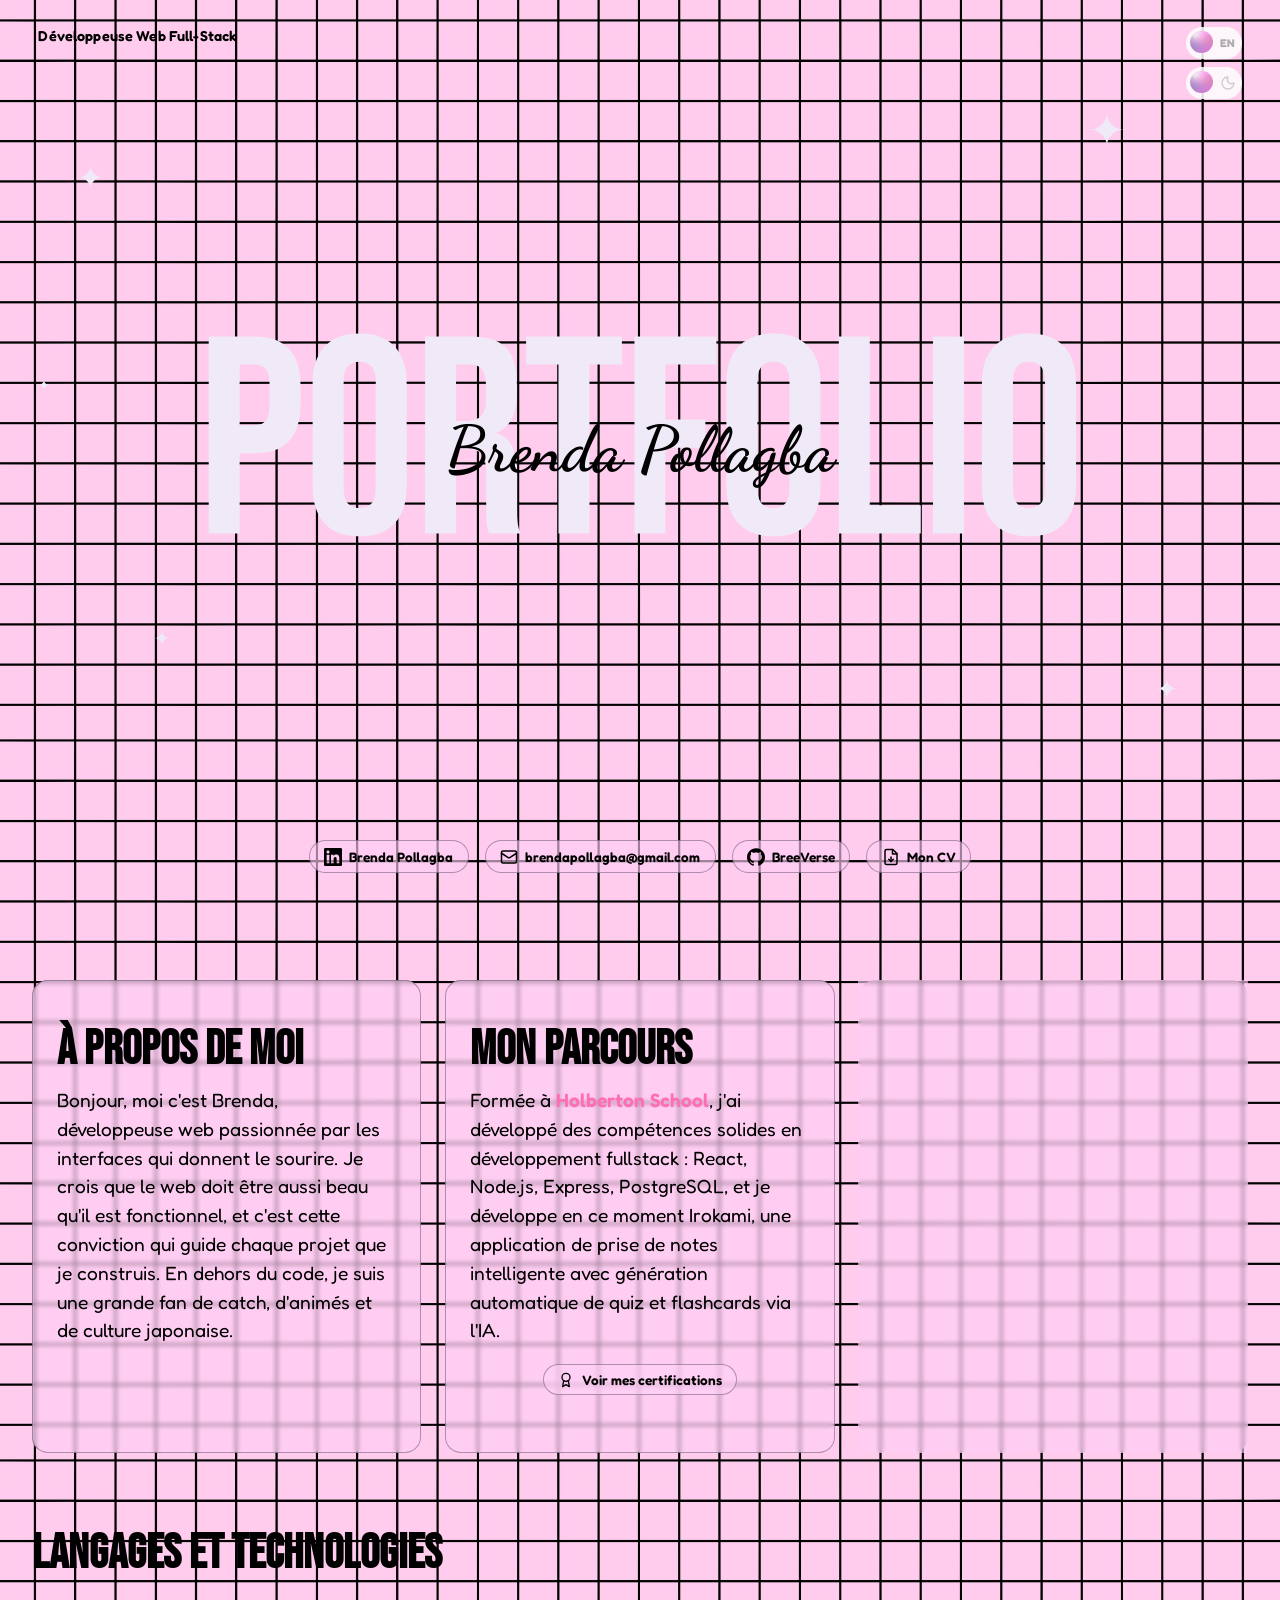
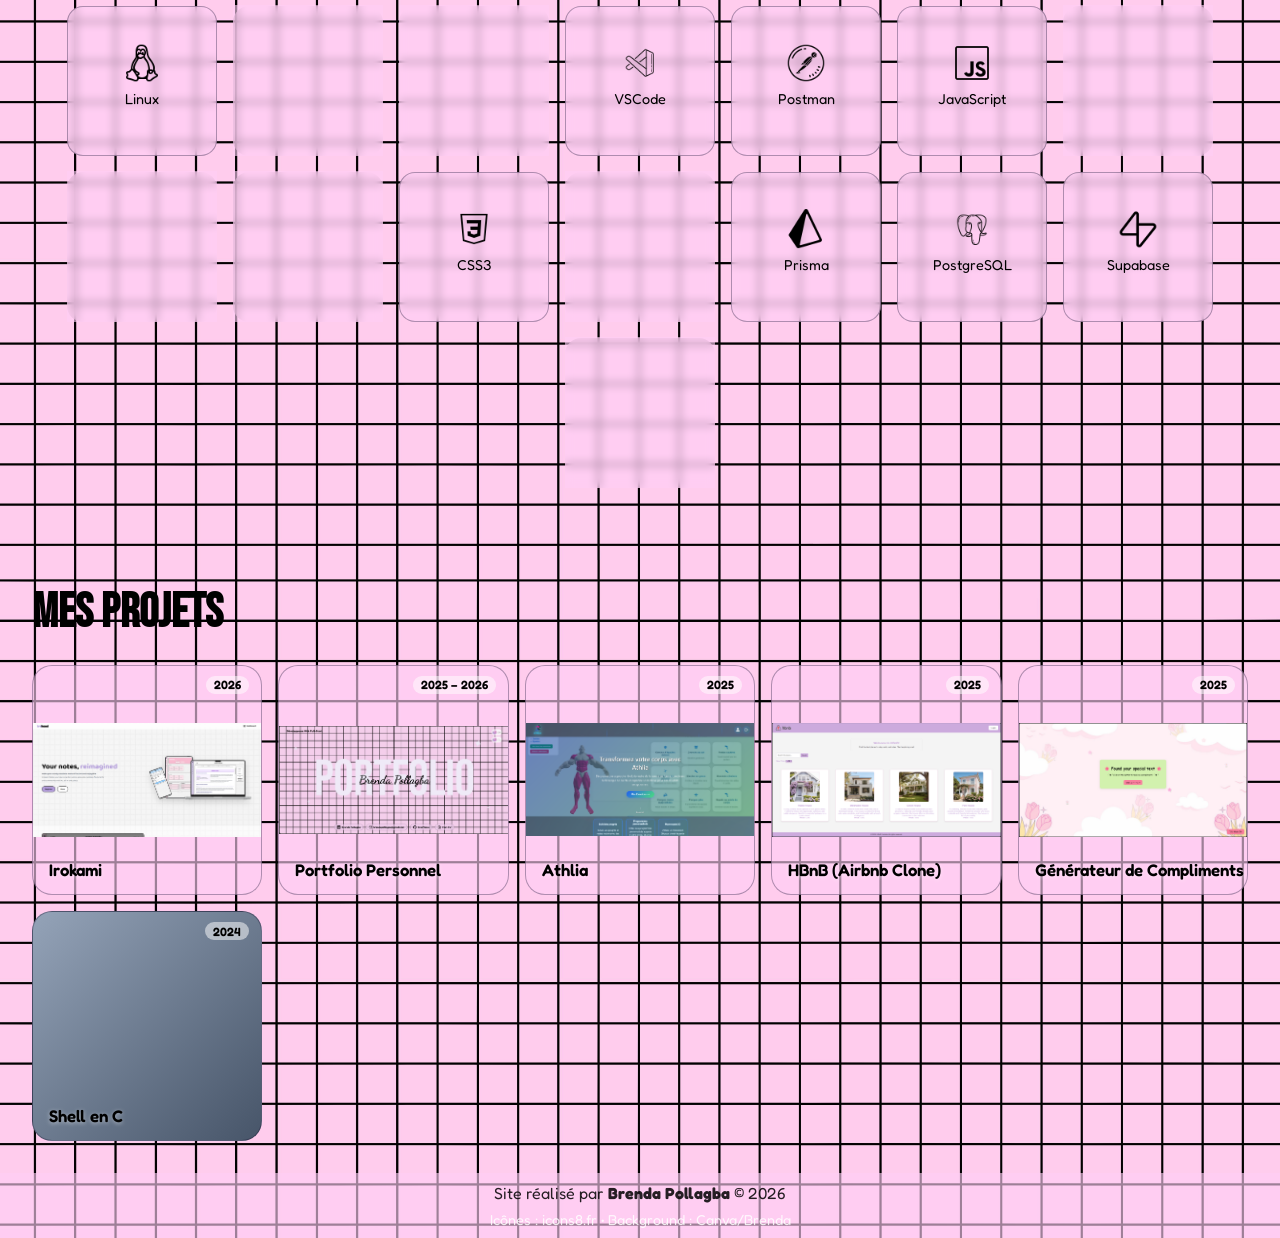
==== Pages/Home.html @ 71e85d86 "Add main stylesheet with layout, typography, and responsive design for the website" ====
<!doctype html>
<html lang="fr">
  <head>
    <meta charset="UTF-8" />
    <meta name="viewport" content="width=device-width, initial-scale=1.0" />
    <link
      rel="icon"
      type="image/x-icon"
      href="../Media/PageLayout/LogoBlanc.webp"
    />
    <title>Brenda - Développeuse Web Full-Stack | Portfolio</title>
    <meta
      name="description"
      content="Portfolio de Brenda, développeuse web full-stack formée à Holberton School. Spécialisée en JavaScript, Python, React, Django."
    />
    <meta
      name="keywords"
      content="développeuse web, full-stack, JavaScript, Python, React, Django, cybersécurité, portfolio, Holberton School"
    />
    <meta name="author" content="Brenda Pollagba" />

    <meta property="og:title" content="Brenda - Développeuse Web Full-Stack" />
    <meta
      property="og:description"
      content="Portfolio de Brenda, développeuse web junior full-stack"
    />
    <meta property="og:type" content="website" />
    <meta property="og:url" content="https://votre-domaine.com" />
    <meta
      property="og:image"
      content="https://votre-domaine.com/Media/PageLayout/LogoBlanc.webp"
    />
    <link rel="stylesheet" href="../Style/Style.css" />
  </head>

  <body>
    <div class="main-wrapper">
      <!-- CONTENU DE LA PAGE HOME -->
      <main>
        <section id="Welcome">
          <div class="hero-banner">
            <!-- Barre supérieure -->
            <div class="hero-top">
              <span class="hero-label" data-lang="hero-label"
                >Développeuse Web Full-Stack</span
              >
              <div class="switch-container">
                  <label
                    class="switch lang-switch"
                    aria-label="Changer la langue entre français et anglais"
                  >
                    <input type="checkbox" id="LanguageSwitch" />
                    <span class="slider">
                      <span class="lang-fr">FR</span>
                      <span class="lang-en">EN</span>
                    </span>
                  </label>
                  <label
                    class="switch theme-switch"
                    aria-label="Basculer entre thème clair et sombre"
                  >
                    <input type="checkbox" id="ThemeSwitch" />
                    <span class="slider">
                      <svg
                        class="sun-icon"
                        xmlns="http://www.w3.org/2000/svg"
                        width="16"
                        height="16"
                        viewBox="0 0 24 24"
                        fill="none"
                        stroke="currentColor"
                        stroke-width="2"
                        stroke-linecap="round"
                        stroke-linejoin="round"
                        aria-hidden="true"
                      >
                        <circle cx="12" cy="12" r="4" />
                        <path d="M12 2v2" />
                        <path d="M12 20v2" />
                        <path d="m4.93 4.93 1.41 1.41" />
                        <path d="m17.66 17.66 1.41 1.41" />
                        <path d="M2 12h2" />
                        <path d="M20 12h2" />
                        <path d="m6.34 17.66-1.41 1.41" />
                        <path d="m19.07 4.93-1.41 1.41" />
                      </svg>
                      <svg
                        class="moon-icon"
                        xmlns="http://www.w3.org/2000/svg"
                        width="16"
                        height="16"
                        viewBox="0 0 24 24"
                        fill="none"
                        stroke="currentColor"
                        stroke-width="2"
                        stroke-linecap="round"
                        stroke-linejoin="round"
                        aria-hidden="true"
                      >
                        <path
                          d="M20.985 12.486a9 9 0 1 1-9.473-9.472c.405-.022.617.46.402.803a6 6 0 0 0 8.268 8.268c.344-.215.825-.004.803.401"
                        />
                      </svg>
                    </span>
                  </label>
                </div>
            </div>

            <!-- Étoiles décoratives -->
            <span class="sparkle sparkle-1" aria-hidden="true">✦</span>
            <span class="sparkle sparkle-2" aria-hidden="true">✦</span>
            <span class="sparkle sparkle-3" aria-hidden="true">✦</span>
            <span class="sparkle sparkle-4" aria-hidden="true">✦</span>
            <span class="sparkle sparkle-5" aria-hidden="true">✦</span>

            <!-- Titre principal -->
            <div class="hero-center">
              <div class="hero-title-wrapper">
                <h1 class="hero-title">portfolio</h1>
                <div class="hero-name" aria-hidden="true">Brenda Pollagba</div>
              </div>
            </div>

            <!-- Barre sociale -->
            <div class="hero-bottom" role="list">
              <a
                href="https://www.linkedin.com/in/brenda-pollagba"
                target="_blank"
                rel="noopener noreferrer"
                class="hero-social"
                aria-label="LinkedIn de Brenda (s'ouvre dans un nouvel onglet)"
                role="listitem"
              >
                <svg
                  xmlns="http://www.w3.org/2000/svg"
                  width="18"
                  height="18"
                  viewBox="0 0 24 24"
                  fill="currentColor"
                  aria-hidden="true"
                >
                  <path
                    d="M20.447 20.452h-3.554v-5.569c0-1.328-.027-3.037-1.852-3.037-1.853 0-2.136 1.445-2.136 2.939v5.667H9.351V9h3.414v1.561h.046c.477-.9 1.637-1.85 3.37-1.85 3.601 0 4.267 2.37 4.267 5.455v6.286zM5.337 7.433c-1.144 0-2.063-.926-2.063-2.065 0-1.138.92-2.063 2.063-2.063 1.14 0 2.064.925 2.064 2.063 0 1.139-.925 2.065-2.064 2.065zm1.782 13.019H3.555V9h3.564v11.452zM22.225 0H1.771C.792 0 0 .774 0 1.729v20.542C0 23.227.792 24 1.771 24h20.451C23.2 24 24 23.227 24 22.271V1.729C24 .774 23.2 0 22.222 0h.003z"
                  />
                </svg>
                <span>Brenda Pollagba</span>
              </a>
              <a
                href="mailto:brendapollagba@gmail.com"
                class="hero-social"
                aria-label="Envoyer un email à Brenda"
                role="listitem"
              >
                <svg
                  xmlns="http://www.w3.org/2000/svg"
                  width="18"
                  height="18"
                  viewBox="0 0 24 24"
                  fill="none"
                  stroke="currentColor"
                  stroke-width="2"
                  stroke-linecap="round"
                  stroke-linejoin="round"
                  aria-hidden="true"
                >
                  <rect width="20" height="16" x="2" y="4" rx="2" />
                  <path d="m22 7-8.97 5.7a1.94 1.94 0 0 1-2.06 0L2 7" />
                </svg>
                <span>brendapollagba@gmail.com</span>
              </a>
              <a
                href="https://github.com/BreeVerse"
                target="_blank"
                rel="noopener noreferrer"
                class="hero-social"
                aria-label="GitHub de Brenda (s'ouvre dans un nouvel onglet)"
                role="listitem"
              >
                <svg
                  xmlns="http://www.w3.org/2000/svg"
                  width="18"
                  height="18"
                  viewBox="0 0 24 24"
                  fill="currentColor"
                  aria-hidden="true"
                >
                  <path
                    d="M12 .297c-6.63 0-12 5.373-12 12 0 5.303 3.438 9.8 8.205 11.385.6.113.82-.258.82-.577 0-.285-.01-1.04-.015-2.04-3.338.724-4.042-1.61-4.042-1.61C4.422 18.07 3.633 17.7 3.633 17.7c-1.087-.744.084-.729.084-.729 1.205.084 1.838 1.236 1.838 1.236 1.07 1.835 2.809 1.305 3.495.998.108-.776.417-1.305.76-1.605-2.665-.3-5.466-1.332-5.466-5.93 0-1.31.465-2.38 1.235-3.22-.135-.303-.54-1.523.105-3.176 0 0 1.005-.322 3.3 1.23.96-.267 1.98-.399 3-.405 1.02.006 2.04.138 3 .405 2.28-1.552 3.285-1.23 3.285-1.23.645 1.653.24 2.873.12 3.176.765.84 1.23 1.91 1.23 3.22 0 4.61-2.805 5.625-5.475 5.92.42.36.81 1.096.81 2.22 0 1.606-.015 2.896-.015 3.286 0 .315.21.69.825.57C20.565 22.092 24 17.592 24 12.297c0-6.627-5.373-12-12-12"
                  />
                </svg>
                <span>BreeVerse</span>
              </a>
              <a
                href="#"
                id="hero-cv-button"
                class="hero-social"
                aria-label="Télécharger le CV de Brenda"
                role="listitem"
              >
                <svg
                  xmlns="http://www.w3.org/2000/svg"
                  width="18"
                  height="18"
                  viewBox="0 0 24 24"
                  fill="none"
                  stroke="currentColor"
                  stroke-width="2"
                  stroke-linecap="round"
                  stroke-linejoin="round"
                  aria-hidden="true"
                >
                  <path
                    d="M14.5 2H6a2 2 0 0 0-2 2v16a2 2 0 0 0 2 2h12a2 2 0 0 0 2-2V7.5L14.5 2z"
                  />
                  <polyline points="14 2 14 8 20 8" />
                  <path d="M12 18v-6" />
                  <path d="m9 15 3 3 3-3" />
                </svg>
                <span data-lang="cv-download">Mon CV</span>
              </a>
            </div>
          </div>
        </section>
      </main>

      <div id="about-placeholder"></div>
      <div id="projects-placeholder"></div>
      <div id="footer-placeholder"></div>
    </div>

    <script type="module" src="../Script/Srcript.js"></script>
  </body>
</html>
---- Style/Style.css ----
@import url("https://fonts.googleapis.com/css2?family=Bebas+Neue&family=Dancing+Script:wght@700&family=Fredoka:wght@600;800&display=swap");

/* Reset et configuration de base */
* {
  margin: 0;
  padding: 0;
  box-sizing: border-box;
}

/* Classe pour masquer visuellement mais garder accessible aux lecteurs d'écran */
.sr-only {
  position: absolute;
  width: 1px;
  height: 1px;
  padding: 0;
  margin: -1px;
  overflow: hidden;
  clip: rect(0, 0, 0, 0);
  white-space: nowrap;
  border-width: 0;
}

/* Html principal */
html {
  min-height: 100%;
  overscroll-behavior-y: none;
  overscroll-behavior-x: none;
}

/* Body principal */
body {
  font-family: "Fredoka";
  background-color: #f1c4e2;
  background-image: url("../Media/PageLayout/BackgroundLight.jpeg");
  background-repeat: repeat;
  background-size: 100%;
  background-attachment: scroll;
  background-position: top left;
  min-height: 100vh;
  width: 100%;
  color: #000000;
  display: flex;
}

/* Typographie de base */
h1 {
  font-family: "Bebas Neue", sans-serif;
  color: #000000;
  font-size: 3rem;
  text-align: left;
  margin-bottom: 1rem;
}

h2 {
  font-family: "Bebas Neue", sans-serif;
  color: #000000;
  font-size: 3rem;
  margin-top: 1rem;
  margin-bottom: 0.5rem;
  text-align: left;
}

p {
  font-size: 1rem;
  text-align: left;
  margin-bottom: 0.5rem;
  line-height: 1.5;
}

/* Main content */
main {
  flex: 1;
  min-width: 0;
  min-height: calc(100vh - 120px);
}

#footer-placeholder {
  min-height: 60px;
}

/* Sections générales */
section {
  padding: 2rem 2rem;
  position: relative;
}

/* Canvas Lottie */
#dotlottie-canvas {
  position: fixed;
  bottom: 20px;
  right: 0;
  width: 300px;
  z-index: 1000;
}

/* Container switch langue */
.switch-container {
  display: flex;
  flex-direction: column;
  align-items: center;
  gap: 0.5rem;
}

/* Labels FR/EN dans le slider */
.lang-switch .slider .lang-fr,
.lang-switch .slider .lang-en {
  position: absolute;
  top: 50%;
  transform: translateY(-50%);
  font-size: 0.7rem;
  font-weight: 700;
  transition: opacity 0.4s ease;
  pointer-events: none;
  z-index: 0;
  color: #000000;
}

.lang-switch .slider .lang-fr {
  left: 0.6em;
  opacity: 1;
}

.lang-switch .slider .lang-en {
  right: 0.6em;
  opacity: 0.3;
}

/* Quand la langue anglaise est activée */
.lang-switch input:checked + .slider .lang-fr {
  opacity: 0.3;
}

.lang-switch input:checked + .slider .lang-en {
  opacity: 1;
}

/* Switch général */
.switch {
  font-size: 1rem;
  position: relative;
  display: inline-block;
  width: 3.5em;
  height: 2em;
  cursor: pointer;
}

.switch input {
  opacity: 0;
  width: 0;
  height: 0;
}

/* Slider switch en mode sombre */
.slider {
  position: absolute;
  cursor: pointer;
  top: 0;
  left: 0;
  right: 0;
  bottom: 0;
  background-color: #fdfefedc;
  transition: 0.4s;
  border-radius: 30px;
}

.slider:before {
  position: absolute;
  content: "";
  height: 1.4em;
  width: 1.4em;
  left: 0.3em;
  bottom: 0.35em;
  transition: 0.4s;
  border-radius: 50%;
  box-shadow:
    rgba(0, 0, 0, 0.17) 0px -10px 10px 0px inset,
    rgba(0, 0, 0, 0.09) 0px -1px 15px -8px;
  background-color: #ff99fd;
  background-image:
    radial-gradient(at 81% 39%, hsla(327, 79%, 79%, 1) 0px, transparent 50%),
    radial-gradient(at 11% 72%, hsla(264, 64%, 79%, 1) 0px, transparent 50%),
    radial-gradient(at 23% 20%, rgb(247, 248, 243) 0px, transparent 50%);
  z-index: 1;
}

#LanguageSwitch:checked + .slider:before {
  transform: translateX(1.5em);
}

#ThemeSwitch:checked + .slider::before {
  transform: translateX(1.5em);
}

/* Icônes soleil et lune à l'intérieur du slider */
.theme-switch .slider .sun-icon,
.theme-switch .slider .moon-icon {
  position: absolute;
  top: 50%;
  transform: translateY(-50%);
  transition: opacity 0.4s ease;
  pointer-events: none;
  z-index: 0;
}

.theme-switch .slider .sun-icon {
  left: 0.35em;
  opacity: 1;
}

.theme-switch .slider .moon-icon {
  right: 0.35em;
  opacity: 0.3;
}

/* Couleurs des icônes en mode lumineux (plus foncé pour visibilité) */
.theme-switch .slider .sun-icon {
  stroke: #000000;
}

.theme-switch .slider .moon-icon {
  stroke: #666666;
}

/* Quand le thème sombre est activé */
.theme-switch input:checked + .slider .sun-icon {
  opacity: 0.3;
}

.theme-switch input:checked + .slider .moon-icon {
  opacity: 1;
}

/* =================== HERO HOME =================== */

#Welcome {
  padding: 0;
  backdrop-filter: none;
  display: flex;
  height: 100vh;
  width: 100%;
}

.hero-banner {
  flex: 1;
  display: flex;
  flex-direction: column;
  justify-content: space-between;
  padding: clamp(1rem, 3vh, 2rem) clamp(1rem, 3vw, 2.5rem);
  position: relative;
  overflow: hidden;
  height: 100%;
}

/* Barre supérieure */
.hero-top {
  display: flex;
  justify-content: space-between;
  z-index: 2;
}

.hero-label {
  font-family: "Fredoka", sans-serif;
  font-size: 0.9rem;
  font-weight: 600;
  color: #000000;
  letter-spacing: 0.01em;
}

/* Titre central superposé */
.hero-center {
  position: absolute;
  top: 50%;
  left: 0;
  right: 0;
  transform: translateY(-50%);
  display: flex;
  justify-content: center;
  align-items: center;
  pointer-events: none;
}

.hero-title-wrapper {
  position: relative;
  display: flex;
  flex-direction: column;
  align-items: center;
  width: 100%;
}

.hero-title {
  font-family: "Bebas Neue", sans-serif;
  font-size: clamp(5rem, 22vw, 24rem);
  font-weight: 400;
  color: #f0eaf8;
  line-height: 0.82;
  letter-spacing: -0.01em;
  text-align: center;
  text-decoration: none;
  backdrop-filter: none;
  margin: 0;
  padding: 0;
  width: 100%;
  user-select: none;
}

.hero-name {
  font-family: "Dancing Script", cursive;
  font-size: clamp(1.5rem, 5vw, 5rem);
  font-weight: 700;
  color: #000000;
  text-align: center;
  position: absolute;
  top: 50%;
  left: 50%;
  transform: translate(-50%, -50%);
  white-space: nowrap;
  pointer-events: auto;
}

/* Étoiles décoratives */
.sparkle {
  position: absolute;
  color: #f0eaf8;
  pointer-events: none;
  user-select: none;
  line-height: 1;
}

@keyframes sparkle-twinkle {
  0%,
  100% {
    opacity: 0.6;
    transform: scale(1) rotate(0deg);
  }
  50% {
    opacity: 1;
    transform: scale(1.2) rotate(20deg);
  }
}

.sparkle-1 {
  top: 18%;
  left: 6%;
  font-size: 2rem;
  animation: sparkle-twinkle 3.2s ease-in-out infinite 0s;
}
.sparkle-2 {
  top: 12%;
  right: 12%;
  font-size: 2.8rem;
  animation: sparkle-twinkle 3.2s ease-in-out infinite 0.7s;
}
.sparkle-3 {
  bottom: 28%;
  left: 12%;
  font-size: 1.2rem;
  animation: sparkle-twinkle 3.2s ease-in-out infinite 1.4s;
}
.sparkle-4 {
  bottom: 22%;
  right: 8%;
  font-size: 1.6rem;
  animation: sparkle-twinkle 3.2s ease-in-out infinite 2.1s;
}
.sparkle-5 {
  top: 42%;
  left: 3%;
  font-size: 0.9rem;
  animation: sparkle-twinkle 3.2s ease-in-out infinite 2.8s;
}

/* Barre sociale */
.hero-bottom {
  display: flex;
  justify-content: center;
  gap: 1rem;
  flex-wrap: wrap;
  position: relative;
  z-index: 2;
}

.hero-social {
  display: flex;
  align-items: center;
  gap: 0.45rem;
  text-decoration: none;
  color: #000000;
  font-family: "Fredoka", sans-serif;
  font-size: 0.85rem;
  font-weight: 600;
  padding: 0.4rem 0.9rem;
  border-radius: 999px;
  border: 1.5px solid rgba(26, 19, 51, 0.35);
  background: #ffcff59d;
  transition:
    background 0.25s ease,
    transform 0.25s ease;
  white-space: nowrap;
}

.hero-social:hover {
  background: rgba(255, 255, 255, 0.4);
  transform: translateY(-3px);
}

/* =================== ABOUT SECTION =================== */

#about {
  display: grid;
  grid-template-columns: repeat(3, 1fr);
  gap: 1.5rem;
  padding-top: 5rem;
}

p.about-text {
  font-size: 1.2rem;
  text-align: left;
  margin-bottom: 0.2rem;
}

#about .Languages {
  grid-column: 1 / -1;
}

.about-card {
  padding: 1.5rem;
  border-radius: 16px;
  background: #ffcff59d;
  backdrop-filter: blur(2px);
  border: 1.5px solid rgba(26, 19, 51, 0.35);
  opacity: 0;
  transform: translateY(100px);
  display: flex;
  flex-direction: column;
  align-items: flex-start;
}

.about-card.visible {
  opacity: 1;
  transform: translateY(0);
  transition:
    opacity 0.5s ease,
    transform 0.5s ease;
}

/* Lien Holberton intégré dans le texte */
.holberton-link {
  color: #ff6eb4;
  text-decoration: none;
  font-weight: 600;
  transition: all 0.3s ease;
  position: relative;
}

.holberton-link:hover {
  color: #ffffff;
  border-bottom: 1px solid #ffffff;
}

.Languages {
  padding-top: 2rem;
  opacity: 0;
  transform: translateY(100px);
}

.Languages.visible {
  opacity: 1;
  transform: translateY(0);
  transition:
    opacity 0.5s ease,
    transform 0.5s ease;
}

/* Certifications bouton */
.certif-btn {
  margin-top: 1rem;
  cursor: pointer;
  font-family: "Fredoka", sans-serif;
  align-self: center;
}

/* Encadré disponibilité recruteurs */
.availability-banner {
  display: flex;
  flex-direction: column;
  gap: 0.5rem;
  margin-top: 1rem;
  padding: 0.9rem 1.1rem;
  border-left: 4px solid #ff6eb4;
  border-radius: 0 10px 10px 0;
  background: rgba(255, 110, 180, 0.1);
  font-family: "Fredoka", sans-serif;
}

.availability-item {
  display: flex;
  align-items: center;
  gap: 0.5rem;
  font-size: 0.95rem;
  font-weight: 500;
  color: #1a1333;
}

.availability-item svg {
  flex-shrink: 0;
  width: 18px;
  height: 18px;
}

/* Certifications modale */
.certif-modal-box {
  width: min(700px, 95vw);
  max-height: 92vh;
  padding: 2rem;
  display: flex;
  flex-direction: column;
  gap: 1.5rem;
  overflow: hidden;
}

.certif-modal-title {
  text-align: center;
  margin: 0;
}

.certif-carousel {
  position: relative;
  display: flex;
  flex-direction: column;
  align-items: center;
  gap: 1rem;
  width: 100%;
  min-height: 0;
}

.certif-carousel-wrapper {
  position: relative;
  overflow: hidden;
  width: 100%;
  min-height: 0;
}

.certif-carousel .carousel-btn {
  position: absolute;
  top: 50%;
  transform: translateY(-50%);
  z-index: 2;
}

.certif-carousel .certif-prev {
  left: 4px;
}

.certif-carousel .certif-next {
  right: 4px;
}

.certif-carousel-track {
  display: flex;
  width: 100%;
  transition: transform 0.35s ease;
}

.certif-slide {
  min-width: 100%;
  display: flex;
  flex-direction: column;
  align-items: center;
  gap: 0.75rem;
}

.certif-slide img {
  width: 100%;
  max-height: min(52vh, 400px);
  object-fit: contain;
  border-radius: 12px;
  cursor: pointer;
}

.certif-slide p {
  font-family: "Fredoka", sans-serif;
  font-size: 1rem;
  font-weight: 600;
  color: #000;
  margin: 0;
}

.certif-dots {
  display: flex;
  justify-content: center;
  gap: 6px;
  min-height: 10px;
  padding-bottom: 0.4rem;
}

/* Technologies container */
.technologies {
  display: flex;
  flex-wrap: wrap;
  gap: 1rem;
  justify-content: center;
  padding: 1rem 0;
  max-width: 100%;
}

p.tech-label {
  color: #000000;
  font-size: 0.9rem;
  text-align: center;
}

/* Cards technologies */
.tech-card {
  width: 150px;
  height: 150px;
  min-width: 90px;
  margin: 0;
  display: flex;
  flex-direction: column;
  align-items: center;
  justify-content: center;
  border-radius: 16px;
  background: #ffcff59d;
  backdrop-filter: blur(4px);
  border: 1.5px solid rgba(26, 19, 51, 0.35);
  padding: 0.5rem;
  opacity: 0;
  transform: translateY(100px);
}

.tech-card.visible {
  opacity: 1;
  transform: translateY(0);
  transition:
    opacity 0.5s ease,
    transform 0.5s ease;
}

.tech-card:hover {
  transform: translateY(-5px);
  box-shadow: 0 5px 20px rgba(255, 207, 245, 0.3);
}

.tech-card img {
  width: clamp(25px, 8vw, 40px);
  height: clamp(25px, 8vw, 40px);
  object-fit: contain;
  margin-bottom: 0.3rem;
}

/* =================== PROJETS GRILLE =================== */

#projects {
  padding: 2rem;
}

#projects h2:not(.modal-title) {
  opacity: 0;
  transform: translateY(100px);
}

#projects h2.visible {
  opacity: 1;
  transform: translateY(0);
  transition:
    opacity 0.5s ease,
    transform 0.5s ease;
}

.projects-grid {
  display: grid;
  grid-template-columns: repeat(5, 1fr);
  gap: 1rem;
  margin-top: 1.5rem;
}

.project-square {
  max-width: 400px;
  position: relative;
  aspect-ratio: 1 / 1;
  border-radius: 20px;
  overflow: hidden;
  cursor: pointer;
  opacity: 0;
  transform: translateY(100px);
  transition: box-shadow 0.3s ease;
  border: 1.5px solid rgba(26, 19, 51, 0.35);
}

.project-square.visible {
  opacity: 1;
  transform: translateY(0);
  transition:
    opacity 0.5s ease,
    transform 0.5s ease,
    box-shadow 0.3s ease;
}

.project-square:hover,
.project-square:focus {
  transform: scale(1.04);
  box-shadow: 0 12px 40px rgba(255, 110, 180, 0.4);
  outline: none;
}

.project-square-label {
  position: absolute;
  bottom: 14px;
  left: 16px;
  font-family: "Fredoka", sans-serif;
  font-size: 1.05rem;
  font-weight: 600;
  color: #000;
  text-shadow: 0 1px 4px rgba(255, 255, 255, 0.5);
  z-index: 1;
  pointer-events: none;
}

.project-square-year {
  position: absolute;
  top: 10px;
  right: 12px;
  font-family: "Fredoka", sans-serif;
  font-size: 0.75rem;
  font-weight: 600;
  color: #000;
  background: rgba(255, 255, 255, 0.5);
  padding: 0.1rem 0.5rem;
  border-radius: 999px;
  z-index: 1;
  pointer-events: none;
}

.project-square-hover {
  position: absolute;
  inset: 0;
  background: rgba(0, 0, 0, 0.45);
  display: flex;
  align-items: center;
  justify-content: center;
  opacity: 0;
  transition: opacity 0.25s ease;
}

.project-square:hover .project-square-hover,
.project-square:focus .project-square-hover {
  opacity: 1;
}

.project-square-hover span {
  font-family: "Fredoka", sans-serif;
  font-size: 1.4rem;
  font-weight: 700;
  color: #fff;
  text-shadow:
    0 0 10px #ffcff5,
    0 0 25px #ff99fd;
}

/* =================== MODALE =================== */
.modal-overlay {
  position: fixed;
  top: 0;
  left: 0;
  width: 100vw;
  height: 100vh;
  background: rgba(0, 0, 0, 0.6);
  backdrop-filter: blur(4px);
  display: flex;
  align-items: center;
  justify-content: center;
  z-index: 9999;
  padding: 1rem;
  box-sizing: border-box;
  isolation: isolate;
}

.modal-overlay.hidden-modal {
  display: none;
}

.modal-box {
  background: #ffcff5;
  border-radius: 20px;
  width: min(920px, 95vw);
  min-height: 300px;
  max-height: 88vh;
  overflow: hidden;
  position: relative;
  z-index: 1;
  display: flex;
  flex-direction: column;
  box-shadow: 0 20px 60px rgba(0, 0, 0, 0.35);
  opacity: 1;
}

@keyframes modal-in {
  from {
    opacity: 0;
    transform: scale(0.95);
  }
  to {
    opacity: 1;
    transform: scale(1);
  }
}

.modal-close {
  position: absolute;
  top: 12px;
  right: 14px;
  background: none;
  border: none;
  font-size: 1.3rem;
  cursor: pointer;
  color: #666;
  z-index: 10;
  padding: 4px 8px;
  border-radius: 6px;
  transition: background 0.2s;
}

.modal-close:hover {
  background: rgba(0, 0, 0, 0.08);
}

.modal-body {
  display: flex;
  height: 100%;
  overflow: hidden;
}

/* Côté gauche : carousel */
.modal-carousel {
  position: relative;
  flex: 0 0 55%;
  overflow: hidden;
  background: #ffcff5;
  display: flex;
  align-items: stretch;
}

.modal-carousel-track {
  display: flex;
  width: 100%;
  transition: transform 0.35s ease;
}

.modal-carousel-slide {
  min-width: 100%;
  display: flex;
  align-items: center;
  justify-content: center;
}

.modal-carousel-slide img {
  width: 100%;
  height: 100%;
  object-fit: contain;
  display: block;
}
.modal-carousel-placeholder {
  width: 100%;
  min-height: 320px;
  display: flex;
  align-items: center;
  justify-content: center;
  font-family: "Fredoka", sans-serif;
  font-size: 1.4rem;
  color: rgba(255, 255, 255, 0.3);
}

.carousel-btn {
  position: absolute;
  top: 50%;
  transform: translateY(-50%);
  border: none;
  border-radius: 50%;
  width: 38px;
  height: 38px;
  font-size: 1.5rem;
  cursor: pointer;
  display: flex;
  align-items: center;
  justify-content: center;
  color: #000000;
  z-index: 2;
  background: none;
}

.carousel-btn:hover {
  background: rgba(255, 255, 255, 0.4);
}

.modal-prev {
  left: 10px;
}
.modal-next {
  right: 10px;
}

.modal-carousel-dots {
  position: absolute;
  bottom: 10px;
  left: 50%;
  transform: translateX(-50%);
  display: flex;
  gap: 6px;
  z-index: 2;
}

.modal-dot {
  width: 8px;
  height: 8px;
  border-radius: 50%;
  background: rgba(255, 255, 255, 0.35);
  cursor: pointer;
  transition: background 0.2s;
}

.modal-dot.active {
  background: #000000;
}

/* Côté droit : infos */
.modal-info {
  flex: 1;
  padding: 2rem 1.8rem 1.8rem;
  display: flex;
  flex-direction: column;
  gap: 1rem;
  overflow-y: auto;
}

.modal-title {
  font-family: "Bebas Neue", sans-serif;
  font-size: 2rem;
  margin: 0;
  color: #000000;
  padding-right: 2rem;
}

.modal-tags {
  display: flex;
  flex-wrap: wrap;
  gap: 0.4rem;
}

.modal-tag {
  font-family: "Fredoka", sans-serif;
  font-size: 0.78rem;
  font-weight: 600;
  padding: 0.2rem 0.7rem;
  border-radius: 999px;
  border: 1px solid rgba(0, 0, 0, 0.671);
  background: rgba(0, 0, 0, 0.075);
  color: #000000;
}

.modal-desc {
  font-family: "Fredoka", sans-serif;
  font-size: 1rem;
  line-height: 1.6;
  color: #000000;
  flex: 1;
}

.modal-actions {
  display: flex;
  gap: 0.5rem;
  flex-wrap: wrap;
  margin-top: auto;
}

.modal-github,
.modal-deploy {
  align-self: flex-start;
  border: 1px solid rgba(0, 0, 0, 0.671);
  background: rgba(0, 0, 0, 0.075);
}

.modal-github img {
  width: 20px;
  height: 20px;
}

/* Footer */
footer {
  padding: 0.5rem 1rem;
  text-align: center;
  font-size: 0.8rem;
  background: #ffcff59d;
}

/* Footer credits */
.footer-credits {
  display: flex;
  flex-direction: column;
  align-items: center;
  gap: 0.2rem;
  max-width: 1200px;
  margin: 0 auto;
}

footer p {
  margin: 0;
  color: #000;
  opacity: 0.85;
}

.footer-text {
  font-size: 0.9rem;
  color: #ffffff;
}

/* =================== Dark Theme =================== */

/* Body principal en mode sombre */
body.dark-theme {
  background-image: url("../Media/PageLayout/BackgroundDark.jpeg");
  color: #ffcff5;
}

body.dark-theme h1,
body.dark-theme h2,
body.dark-theme p {
  color: #ffcff5;
}

/* Labels langue en mode sombre */
body.dark-theme .lang-switch .slider .lang-fr,
body.dark-theme .lang-switch .slider .lang-en {
  color: #ffcff5;
}

/* États checked des switches en mode sombre */
body.dark-theme .lang-switch .slider {
  background-color: #000;
}

body.dark-theme #LanguageSwitch:checked + .slider {
  background-color: #000;
}

body.dark-theme #ThemeSwitch:checked + .slider {
  background-color: #000;
}

/* Icônes soleil/lune en mode sombre avec couleurs roses */
body.dark-theme .theme-switch .slider .sun-icon {
  opacity: 0.3;
  stroke: #ffcff5;
}

body.dark-theme .theme-switch .slider .moon-icon {
  opacity: 1;
  stroke: #ffcff5;
}

body.dark-theme footer {
  background: rgba(0, 0, 0, 0.075);
}

body.dark-theme .footer-text {
  color: #ffffff;
}

/* =================== HERO HOME =================== */

/* Dark theme overrides */
body.dark-theme .hero-label {
  color: #e8dff8;
}

body.dark-theme .hero-name {
  color: #f0eaf8;
}

body.dark-theme .hero-social {
  color: #ffcff5;
  border-color: rgba(240, 234, 248, 0.4);
  background: rgba(0, 0, 0, 0.3);
}

body.dark-theme .hero-social:hover {
  background: #ffcff550;
}

/* =================== ABOUT SECTION =================== */

body.dark-theme .about-card {
  border-color: rgba(243, 240, 247, 0.4);
  background: rgba(0, 0, 0, 0.35);
  backdrop-filter: blur(4px);
}

body.dark-theme .certif-btn {
  border-color: rgba(240, 234, 248, 0.8);
}

body.dark-theme .availability-banner {
  background: #ffcff536;
  border-left-color: #ffcff5;
}

body.dark-theme .availability-item,
body.dark-theme .certif-slide p {
  color: #ffcff5;
}

body.dark-theme .tech-card {
  border-color: rgba(243, 240, 247, 0.4);
  background: rgba(0, 0, 0, 0.075);
}

body.dark-theme .project-square {
  border-color: rgba(243, 240, 247, 0.4);
}

body.dark-theme .project-square-label {
  color: #ffcff5;
  text-shadow: 0 1px 4px rgba(0, 0, 0, 0.5);
}

body.dark-theme .project-square-year {
  color: #ffcff5;
  background: rgba(0, 0, 0, 0.4);
}

body.dark-theme .modal-box {
  background: #000000;
  border: 1.5px solid rgba(255, 207, 245, 0.2);
}

body.dark-theme .modal-carousel {
  background: #000000;
}

body.dark-theme .carousel-btn {
  color: #ffcff5;
}

body.dark-theme .modal-dot {
  background: rgba(255, 255, 255, 0.4);
}

body.dark-theme .modal-dot.active {
  background: #ffcff5;
}

body.dark-theme .modal-close {
  color: #ffcff5;
}

body.dark-theme .modal-title {
  color: #ffcff5;
}

body.dark-theme .modal-github,
body.dark-theme .modal-deploy {
  background: rgba(255, 207, 245, 0.2);
}

body.dark-theme .modal-tag {
  background: rgba(255, 207, 245, 0.2);
  color: #ffcff5;
}

/* =================== RESPONSIVE =================== */

/* <= 1200px */
@media (max-width: 1200px) {
  .technologies {
    gap: 0.8rem;
  }

  footer {
    padding: 0.5rem 1rem;
  }

  .footer-credits {
    gap: 0.3rem;
  }
}

/* <= 992px */
@media (max-width: 992px) {
  /* Titres: même échelle responsive sur tous les h2 */
  h2 {
    font-size: 2.5rem;
  }

  /* Cards visuellement carrées: comportement aligné */
  .tech-card,
  .project-square {
    border-radius: 16px;
  }

  .technologies {
    gap: 0.6rem;
  }

  .tech-card {
    width: 100px;
    height: 100px;
  }

  .tech-card img {
    width: 35px;
    height: 35px;
  }

  #about {
    grid-template-columns: 1fr;
  }

  footer {
    padding: 0.8rem 1rem;
    font-size: 0.75rem;
  }

  .footer-text {
    font-size: 0.85rem;
  }
}

/* <= 768px */
@media (max-width: 768px) {
  h2 {
    font-size: 2.2rem;
  }

  .technologies {
    gap: 0.5rem;
    padding: 1rem 0;
  }

  .tech-card {
    width: 90px;
    height: 90px;
  }

  .tech-card img {
    width: 30px;
    height: 30px;
  }

  footer {
    padding: 1rem 0.8rem;
    font-size: 0.7rem;
    margin-top: 1.5rem;
  }

  .footer-credits {
    gap: 0.4rem;
  }

  footer p {
    line-height: 1.4;
  }

  .footer-text {
    font-size: 0.8rem;
    text-align: center;
  }
}

/* <= 700px */
@media (max-width: 700px) {
  /* Modal certifications */
  .certif-modal-box {
    width: min(700px, 96vw);
    padding: 1.2rem;
    gap: 0.9rem;
  }

  .certif-slide img {
    max-height: 46vh;
  }

  .hero-bottom {
    gap: 0.5rem;
  }

  .hero-social span {
    display: none;
  }

  .hero-social {
    padding: 0.5rem 0.7rem;
  }

  .sparkle-1 {
    font-size: 1.4rem;
  }

  .sparkle-2 {
    font-size: 1.8rem;
  }

  .sparkle-3 {
    font-size: 0.9rem;
  }

  .sparkle-4 {
    font-size: 1rem;
  }

  .sparkle-5 {
    font-size: 0.7rem;
  }

  .modal-body {
    flex-direction: column;
  }

  .modal-carousel {
    flex: none;
    width: 100%;
    min-height: 220px;
  }

  .projects-grid {
    grid-template-columns: repeat(2, 1fr);
  }
}

/* <= 576px */
@media (max-width: 576px) {
  h2 {
    font-size: 1.9rem;
  }

  .tech-card,
  .project-square {
    border-radius: 14px;
  }

  .technologies {
    gap: 0.4rem;
  }

  .tech-card {
    width: 80px;
    height: 80px;
  }

  .tech-card img {
    width: 25px;
    height: 25px;
  }

  #about {
    padding: 1rem;
  }

  footer {
    padding: 1rem 0.5rem;
    font-size: 0.65rem;
    margin-top: 1rem;
    text-align: center;
  }

  .footer-credits {
    gap: 0.5rem;
    text-align: center;
  }

  footer p {
    line-height: 1.5;
    max-width: 90%;
    text-align: center;
    margin: 0 auto;
  }

  .footer-text {
    font-size: 0.75rem;
    line-height: 1.3;
    text-align: center;
  }
}

/* <= 480px */
@media (max-width: 480px) {
  /* Modal certifications */
  .certif-modal-box {
    padding: 0.9rem;
  }

  .certif-slide img {
    max-height: 40vh;
  }

  .hero-label {
    font-size: 0.75rem;
  }

  .projects-grid {
    grid-template-columns: 1fr;
  }
}

/* <= 400px */
@media (max-width: 400px) {
  h2 {
    font-size: 1.6rem;
  }

  .tech-card,
  .project-square {
    border-radius: 12px;
  }

  .technologies {
    gap: 0.3rem;
  }

  .tech-card {
    width: 70px;
    height: 70px;
  }

  .tech-card img {
    width: 20px;
    height: 20px;
  }

  footer {
    padding: 0.8rem 0.3rem;
    font-size: 0.6rem;
    text-align: center;
  }

  .footer-credits {
    gap: 0.3rem;
    text-align: center;
  }

  footer p {
    max-width: 95%;
    word-wrap: break-word;
    text-align: center;
    margin: 0 auto;
  }

  .footer-text {
    font-size: 0.7rem;
    text-align: center;
  }
}

/* <= 320px */
@media (max-width: 320px) {
  h2 {
    font-size: 1.4rem;
  }

  .tech-card,
  .project-square {
    border-radius: 10px;
  }

  .tech-card {
    width: 60px;
    height: 60px;
  }

  .tech-card img {
    width: 18px;
    height: 18px;
  }

  footer {
    padding: 0.6rem 0.2rem;
    font-size: 0.55rem;
    text-align: center;
  }

  .footer-credits {
    text-align: center;
  }

  footer p {
    text-align: center;
    margin: 0 auto;
  }

  .footer-text {
    font-size: 0.65rem;
    text-align: center;
  }
}
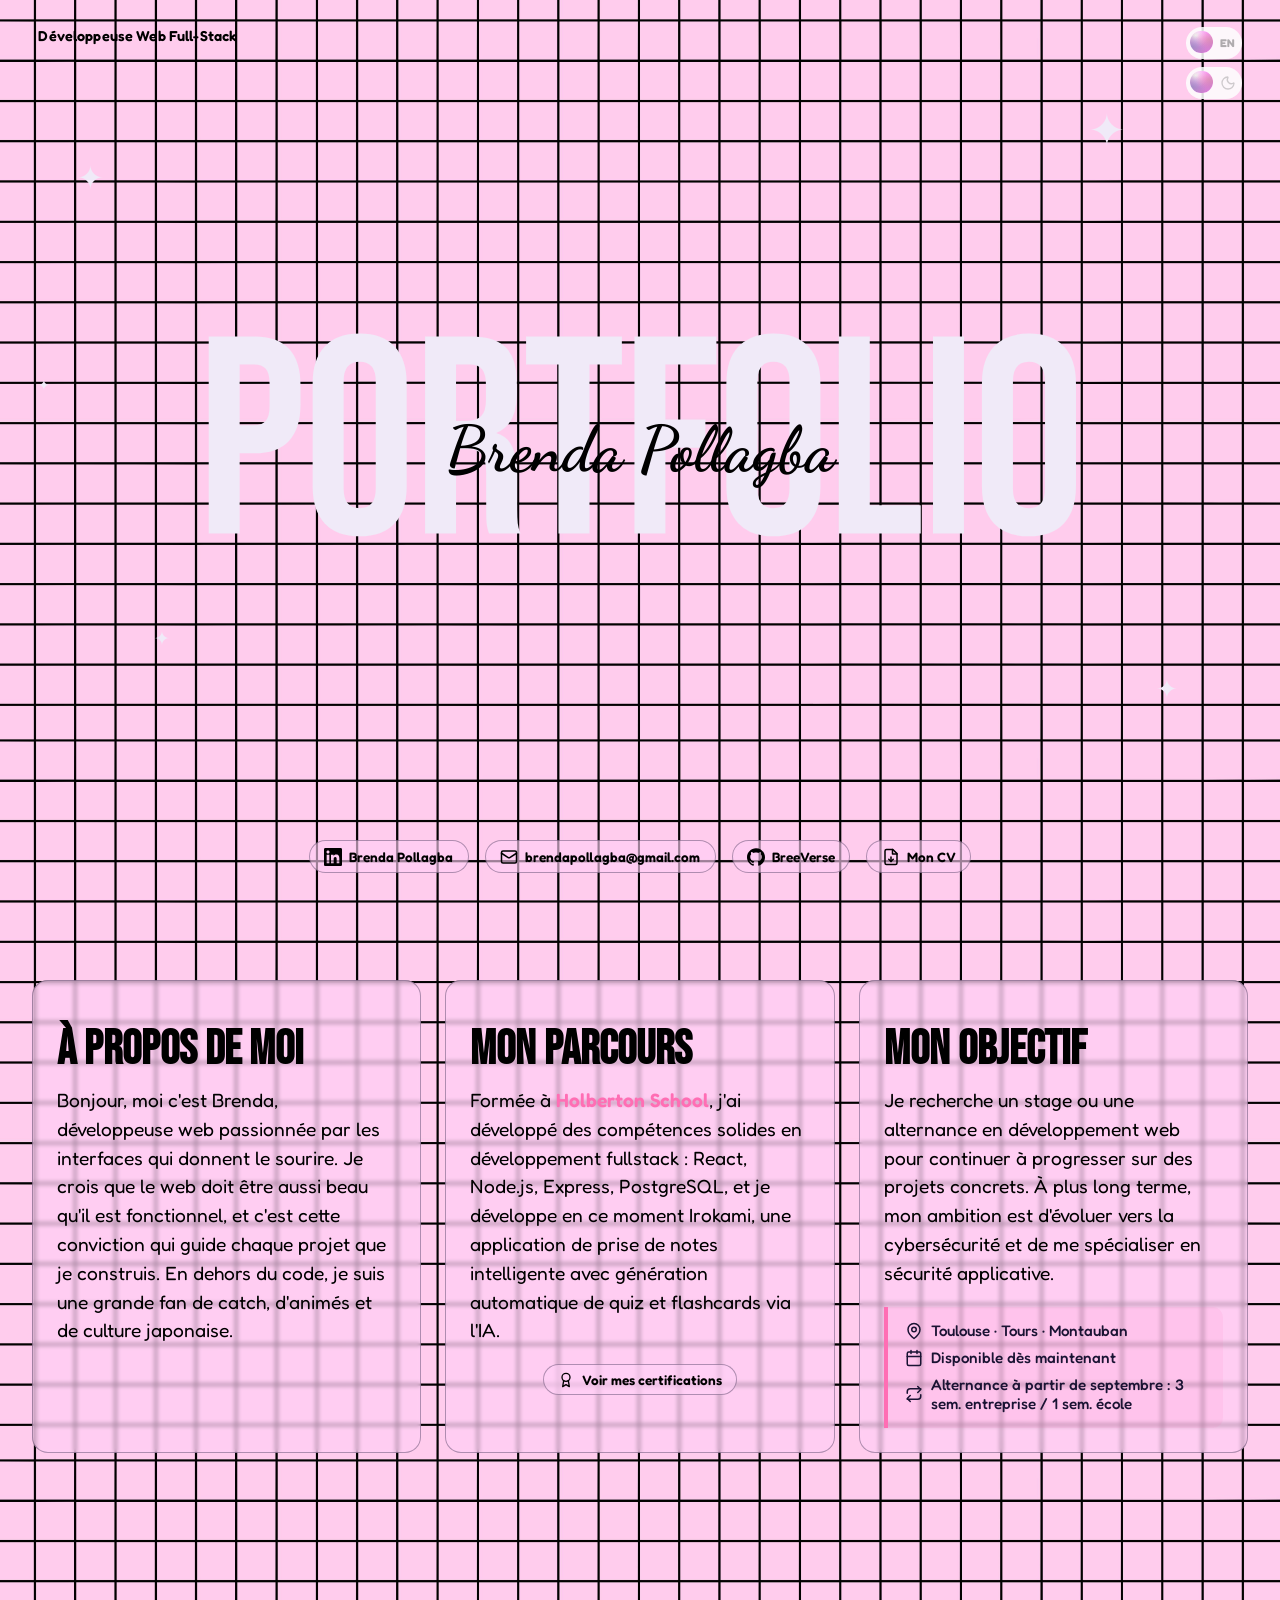
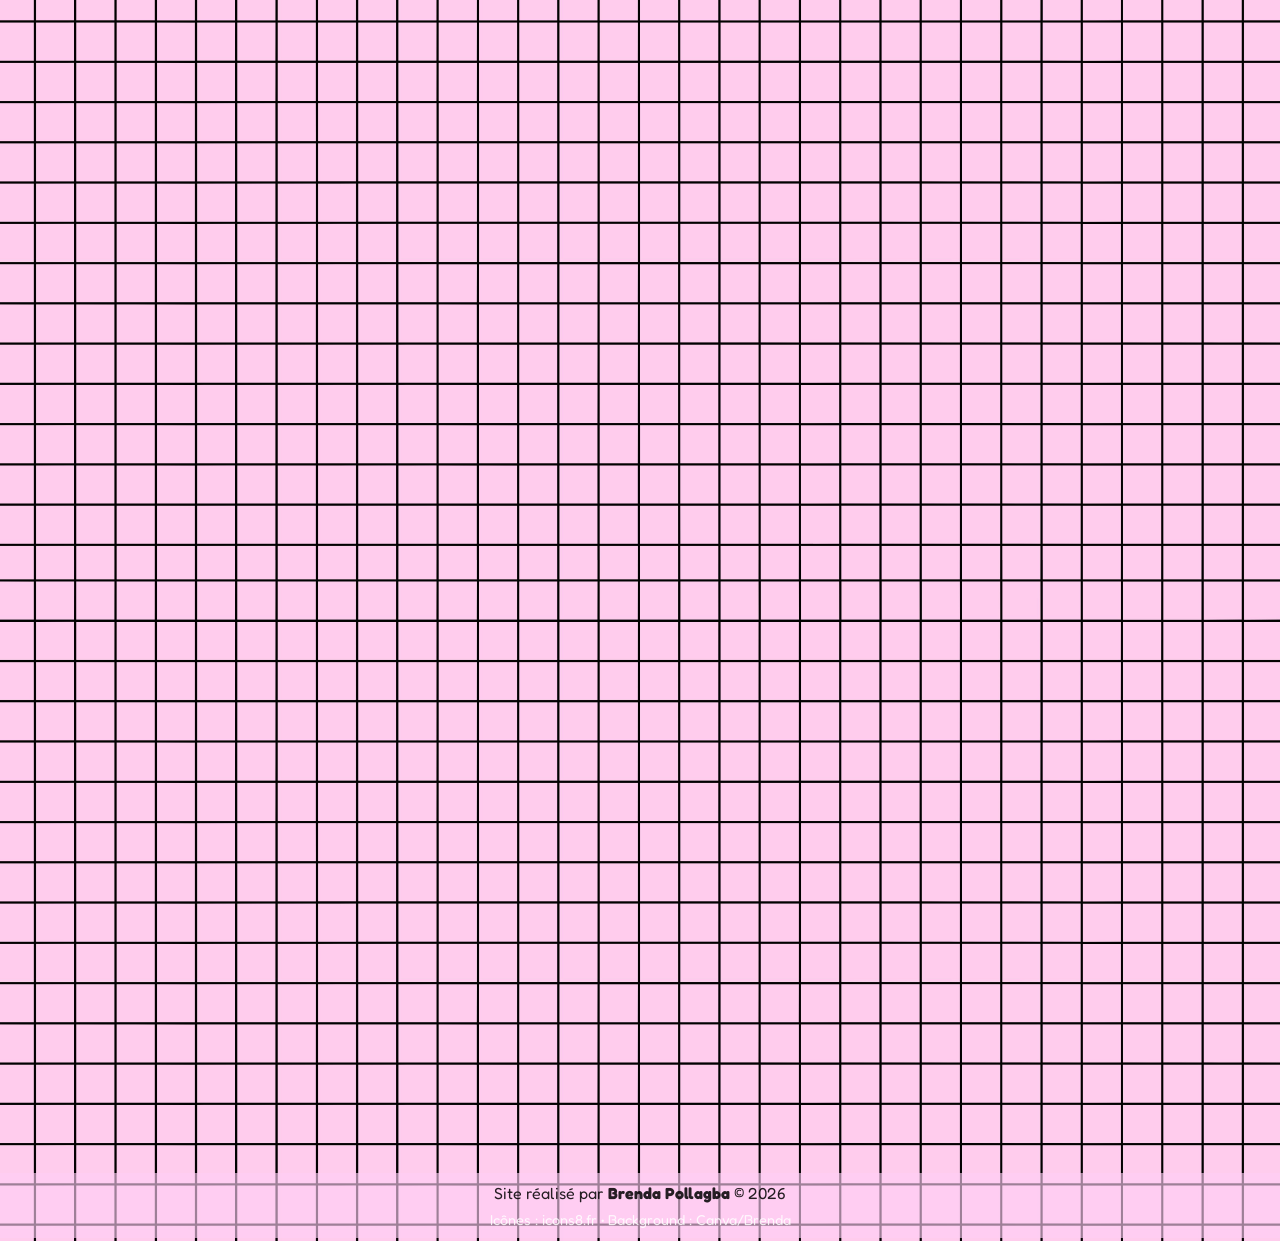
==== commit f14d915a: "Refactor code structure for improved readability and maintainability" ====
--- a/Pages/Home.html
+++ b/Pages/Home.html
@@ -25,10 +25,10 @@
       content="Portfolio de Brenda, développeuse web junior full-stack"
     />
     <meta property="og:type" content="website" />
-    <meta property="og:url" content="https://votre-domaine.com" />
+    <meta property="og:url" content="https://Brendapollagba.dev" />
     <meta
       property="og:image"
-      content="https://votre-domaine.com/Media/PageLayout/LogoBlanc.webp"
+      content="https://Brendapollagba.dev/Media/PageLayout/Banner.png"
     />
     <link rel="stylesheet" href="../Style/Style.css" />
   </head>
@@ -45,65 +45,65 @@
                 >Développeuse Web Full-Stack</span
               >
               <div class="switch-container">
-                  <label
-                    class="switch lang-switch"
-                    aria-label="Changer la langue entre français et anglais"
-                  >
-                    <input type="checkbox" id="LanguageSwitch" />
-                    <span class="slider">
-                      <span class="lang-fr">FR</span>
-                      <span class="lang-en">EN</span>
-                    </span>
-                  </label>
-                  <label
-                    class="switch theme-switch"
-                    aria-label="Basculer entre thème clair et sombre"
-                  >
-                    <input type="checkbox" id="ThemeSwitch" />
-                    <span class="slider">
-                      <svg
-                        class="sun-icon"
-                        xmlns="http://www.w3.org/2000/svg"
-                        width="16"
-                        height="16"
-                        viewBox="0 0 24 24"
-                        fill="none"
-                        stroke="currentColor"
-                        stroke-width="2"
-                        stroke-linecap="round"
-                        stroke-linejoin="round"
-                        aria-hidden="true"
-                      >
-                        <circle cx="12" cy="12" r="4" />
-                        <path d="M12 2v2" />
-                        <path d="M12 20v2" />
-                        <path d="m4.93 4.93 1.41 1.41" />
-                        <path d="m17.66 17.66 1.41 1.41" />
-                        <path d="M2 12h2" />
-                        <path d="M20 12h2" />
-                        <path d="m6.34 17.66-1.41 1.41" />
-                        <path d="m19.07 4.93-1.41 1.41" />
-                      </svg>
-                      <svg
-                        class="moon-icon"
-                        xmlns="http://www.w3.org/2000/svg"
-                        width="16"
-                        height="16"
-                        viewBox="0 0 24 24"
-                        fill="none"
-                        stroke="currentColor"
-                        stroke-width="2"
-                        stroke-linecap="round"
-                        stroke-linejoin="round"
-                        aria-hidden="true"
-                      >
-                        <path
-                          d="M20.985 12.486a9 9 0 1 1-9.473-9.472c.405-.022.617.46.402.803a6 6 0 0 0 8.268 8.268c.344-.215.825-.004.803.401"
-                        />
-                      </svg>
-                    </span>
-                  </label>
-                </div>
+                <label
+                  class="switch lang-switch"
+                  aria-label="Changer la langue entre français et anglais"
+                >
+                  <input type="checkbox" id="LanguageSwitch" />
+                  <span class="slider">
+                    <span class="lang-fr">FR</span>
+                    <span class="lang-en">EN</span>
+                  </span>
+                </label>
+                <label
+                  class="switch theme-switch"
+                  aria-label="Basculer entre thème clair et sombre"
+                >
+                  <input type="checkbox" id="ThemeSwitch" />
+                  <span class="slider">
+                    <svg
+                      class="sun-icon"
+                      xmlns="http://www.w3.org/2000/svg"
+                      width="16"
+                      height="16"
+                      viewBox="0 0 24 24"
+                      fill="none"
+                      stroke="currentColor"
+                      stroke-width="2"
+                      stroke-linecap="round"
+                      stroke-linejoin="round"
+                      aria-hidden="true"
+                    >
+                      <circle cx="12" cy="12" r="4" />
+                      <path d="M12 2v2" />
+                      <path d="M12 20v2" />
+                      <path d="m4.93 4.93 1.41 1.41" />
+                      <path d="m17.66 17.66 1.41 1.41" />
+                      <path d="M2 12h2" />
+                      <path d="M20 12h2" />
+                      <path d="m6.34 17.66-1.41 1.41" />
+                      <path d="m19.07 4.93-1.41 1.41" />
+                    </svg>
+                    <svg
+                      class="moon-icon"
+                      xmlns="http://www.w3.org/2000/svg"
+                      width="16"
+                      height="16"
+                      viewBox="0 0 24 24"
+                      fill="none"
+                      stroke="currentColor"
+                      stroke-width="2"
+                      stroke-linecap="round"
+                      stroke-linejoin="round"
+                      aria-hidden="true"
+                    >
+                      <path
+                        d="M20.985 12.486a9 9 0 1 1-9.473-9.472c.405-.022.617.46.402.803a6 6 0 0 0 8.268 8.268c.344-.215.825-.004.803.401"
+                      />
+                    </svg>
+                  </span>
+                </label>
+              </div>
             </div>
 
             <!-- Étoiles décoratives -->
